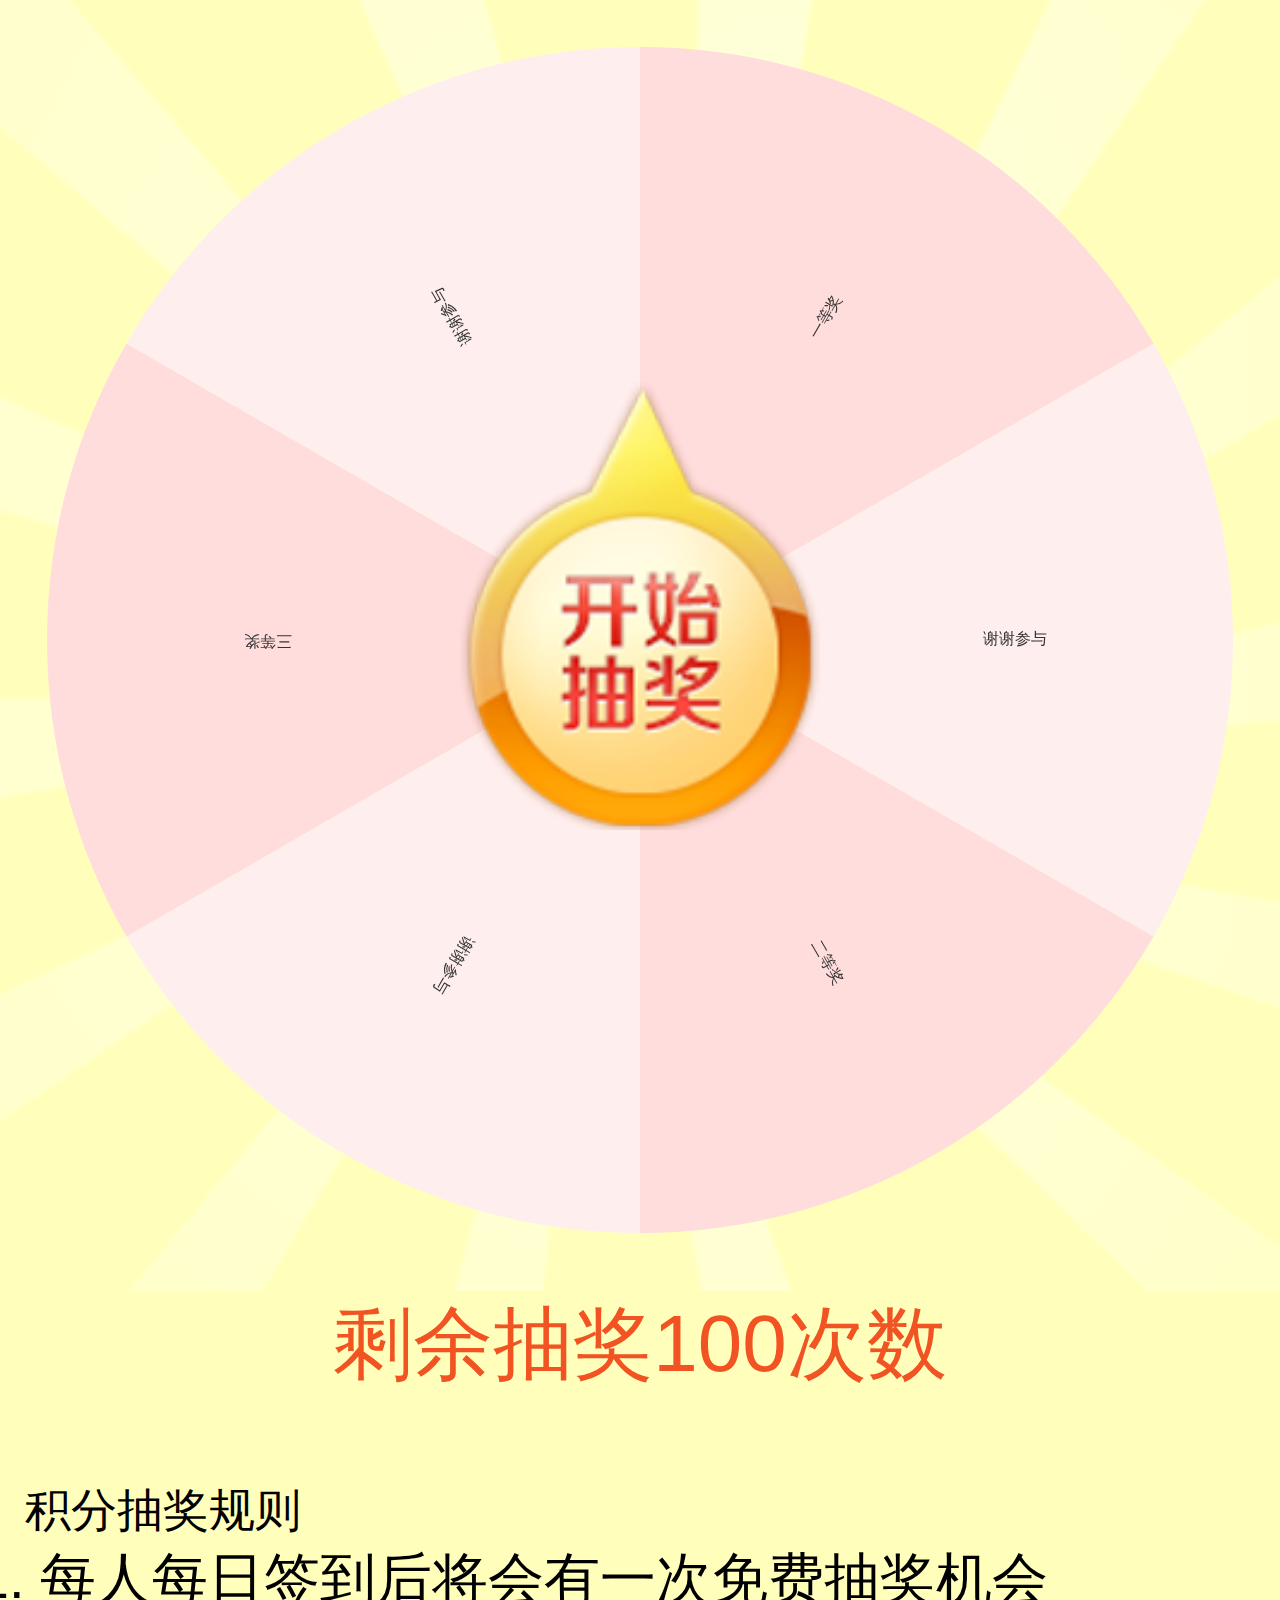
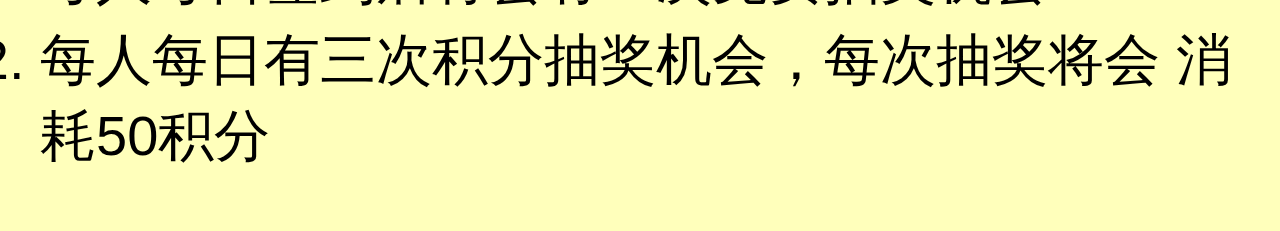
==== gou.html @ 330b9ea9 "画布完成" ====
<!DOCTYPE html>
<html lang="en">

<head>
    <meta charset="UTF-8">
    <meta name="viewport" content="width=device-width, initial-scale=1.0">
    <meta http-equiv="X-UA-Compatible" content="ie=edge">
    <title>抽奖</title>
    <meta http-equiv="Content-Type" content="text/html; charset=utf-8" />
    <title>Insert title here</title>
    <link rel="stylesheet" href="./css/css.css" />
    <link rel="stylesheet" href="./css/index.css" />
</head>
<style>
    body {
        background-color: #ffffbb;
        ;
        /*background-image: url('./images/bg_xg.png');
        background-size: 150%;
        background-position: center center;
        background-repeat: no-repeat;*/
    }
    
    h3 {
        font-size: 1.0rem;
    }
    
    .box {
        position: relative;
        background-image: url('./images/bg_xg.png');
        background-size: 200%;
        background-position: center center;
        background-repeat: no-repeat;
    }
    
    .list {
        margin-top: 1.0rem;
        ;
        padding-right: 10px;
        font-size: 0.7rem;
    }
    
    .list .tit {
        margin-left: -15px;
    }
    
    .list li {
        margin-bottom: 5px;
    }
    
    #btn {
        position: absolute;
        top: 50%;
        left: 0;
        right: 0;
        margin: auto;
        width: 4.5rem;
        height: 5.6rem;
        transform: translateY(-50%);
        -webkit-transform: translateY(-50%);
        margin-top: -0.5rem;
        background-image: url('./images/tragger.png');
        background-size: 100%;
        background-repeat: no-repeat;
        border: 0 none;
        background-color: transparent;
        outline: 0 none;
    }
</style>

<body>


    <div class="box"></div>
    <!--<input type="number" />-->
    <h3 class='font-red text-center'>剩余抽奖<span class='luck'>100</span>次数</h3>
    <ol class="list">
        <h5 class="tit">积分抽奖规则</h5>
        <li>每人每日签到后将会有一次免费抽奖机会</li>
        <li>每人每日有三次积分抽奖机会，每次抽奖将会 消耗50积分
        </li>
    </ol>
    <!--tip-->
    <section class="mark">
        <h1 class='tit'>已连续签到</h1>
        <h1 class="con">15天</h1>
    </section>
    <script src="./js/index.js"></script>
    <script src="./js/gou.js"></script>
    <script>
        var box = document.querySelector(".box");//画布合作
        var luck = document.querySelector(".luck");//抽奖
        var luck_num = Number(luck.innerHTML);//次数 
        var w = window.innerWidth;
        box.innerHTML = "<canvas id = 'canvas' width ='" + w + "px'  height = '" + w + "px'></canvas><button id=\"btn\"></button>";

        var btn = document.querySelector("#btn");
        // set luck luck_num

        function setLuckNum() {
            luck_num--;
            luck.innerHTML = luck_num;
        }
        //btn state
        var tragger = 1;
        var obj = new zhuanpan("#canvas", {
            info: ["一等奖", ' 谢谢参与', "二等奖", ' 谢谢参与', "三等奖", ' 谢谢参与',]
        });

        btn.addEventListener("click", function () {
            if (luck_num && tragger) {
                // set luck luck_num
                setLuckNum();
                //btn state
                tragger = 0;
                var n = Math.random() * 10;//变量
                obj.traggerAnimate(n, function (s) {
                    // s = state 
                    //btn state init
                    tragger = 1;
                    if (s.match(/谢谢参与/)) {
                        if (luck_num) {
                            markShow("每次抽奖扣积分50", "再抽一次")
                        }
                    } else {
                        markShow("恭喜你获得了", s)
                    }
                    //修改次数
                });
            } else if (tragger) {
                markShow("机会只有三次", "明天再来吧")
            }
        })
    </script>
</body>

</html>
---- css/css.css ----
/*
 pc.css
 * */

body,
h1,
h2,
h3,
h4,
h5,
h6,
label,
ul,
li,
dl,
dt,
dd,
p,
span,
strong,
input,
select,
textarea {
	margin: 0;
	padding: 0;
}

* {
	outline: 0 !important;
}

body{
	font-family:'微软雅黑', Arial, Helvetica, sans-serif;
	font-size: 0.8rem;
	}

input[type=radio],
input[type=checkbox],
a {
	cursor: pointer;
}

h1,h2,h3,h4,h5{
	font-weight: normal;
}

a {
	text-decoration: none;
	background: transparent;
	color: inherit;
	font-size: inherit
}

a img {
	border: 0 none;
}

.box img {
	vertical-align: bottom;
	width: 100%;
}

ul {
	list-style: none;
}

a,
button,
input[type=checkbox],
input[type=radio] {
	cursor: pointer;
}

html {
	box-sizing: border-box;
	-moz-box-sizing: border-box;
	-webkit-box-sizing: border-box;
}

audio,
canvas,
progress,
video,
.row {
	display: inline-block;
	vertical-align: baseline;
}

*,
*:after,
*:before {
	box-sizing: inherit;
	-moz-box-sizing: inherit;
	-webkit-box-sizing: inherit;
}

.row {
	clear: both;
	width: 100%;
}

*:after {
	content: '';
	clear: both;
	height: 0;
}


/*font*/

.small {
	font-size: 12px;
}

.normal {
	font-weight: normal;
}

.bold {
	font-weight: 700;
}

.font-white {
	color: #fff;
}

.font-blue {
	color: #39f;
}

.font-red {
	color: #f15322;
}

.font-orange {
	color: #ff9600;
}


/*container*/

.text-left {
	text-align: left;
}

.text-right {
	text-align: right;
}

.text-center {
	text-align: center;
}

.pull-right {
	float: right;
}

.pull-left {
	float: left;
}

.img-box img {
	display: block;
	margin: 0 auto;
}


/*page*/
---- css/index.css ----
body{
    background:#f2f2f2; 
    font-size: 0.6rem;
}
.top{
    width: 100%;
    height: 9.5rem;

    position: relative;
    background-color: #ffea01;
    background-image:url('../images/bg-top.png');
    background-size:100%;
    background-repeat:no-repeat;  
    background-position: left bottom; 
}
.top .img{
    width: 100%;
    margin: auto;
    vertical-align: middle;
}
.ab{
    position: absolute;
}
.top .title{
    margin-top: .3rem;
    font-size: .8rem;
    top:0;
    left: 0;
    width: 100%;
}
.top .left{
   left: 3.3rem/*29%*/;
   bottom:3.8rem;
   font-size:0.6rem; 
}
.top .left .font-big{
    line-height: 1.0;
    font-size: 1.6rem;
}
.top .left .font-sm{
    margin-left:0.2rem; 
   font-size: .8rem;
}
.top .right{
    right: 1.6rem;
    bottom: 2.25rem;
}
.top .right li{
    margin-bottom: .5rem;
}
.top .right .btn,
.top .right button{
    display: inline-block;
    width: 5.2rem;
    height: 1.8rem;
    line-height: 1.8rem;
    font-size:.6rem; 
    text-align:  center;
    border: 0 none;
    border-radius: 5px;
    background: #ee5121;
    color: #fff;
    box-shadow: 0 1px 2px 1px rgba(241, 85, 37, 0.5)
}
.top .right .sign:disabled,
.top .right button:active{
    opacity: .9;
      box-shadow: 0 1px 2px 2px rgba(241, 85, 37, 0)
}
.top .icon-money{
    display: inline-block;
    vertical-align: middle;
    width:1.0rem;height: 1.0rem; 
    background-image:url('../images/icon-money.png');
    background-size:100%;
    background-repeat:no-repeat;   
}
.guize{
    padding-top: 10px;
    padding-bottom: 10px;
    font-size: .6rem;
    background: #fff;
}
.guize .tit{
    padding-left: 10px; 
}
.gift{
    text-align: center;
    font-size:0; 
    padding:10px; 
    background: #f2f2f2;
}
.gift li{
    width:4.35rem; 
    height: 4.55rem;
    text-align: center;
    font-size:0.6rem; 
    display: inline-block;
    background-color:#ffea01; 
    margin-right: .25rem;
    margin-bottom: .25rem;
    border-radius: 10px;
    background-image:url('../images/gift.png');
    background-size:100%;
    background-repeat:no-repeat;
    background-position:top center;    
}
.gift li:not(.active):active{
    opacity: 0.8;
}
.gift li.active{
    background-image:url('../images/gift-active.png'); 
    background-color:#fff; 
}
.gift li.has{
    color: #ee5121;
}
.gift li i{
    display: block;
    width: 100%;
    height:3.25rem;
    margin-bottom: .25rem; 
}
.mark{
    position: fixed;
    width:10.25rem;
    height: 7.25rem; 
    left: 0;
    top:0;
    right: 0;
    bottom:0;
    margin: auto;
    padding-top: 1.5rem;
    background: #f00;
    text-align: center;
    border-radius: 20px 0 20px 0;
    transform: scale(0);
     -webkit-transform: scale(0);
    transition: all .3s ;
    -webkit-transition:all .3s; 
}
.mark.active{
    opacity: 0.9;
      transform: scale(1);
      -webkit-transform: scale(1);

}
.mark h1{
    font-size: 1.1rem;
}
.mark .con{
    font-size: 1.4rem;
    color: #fff;
}
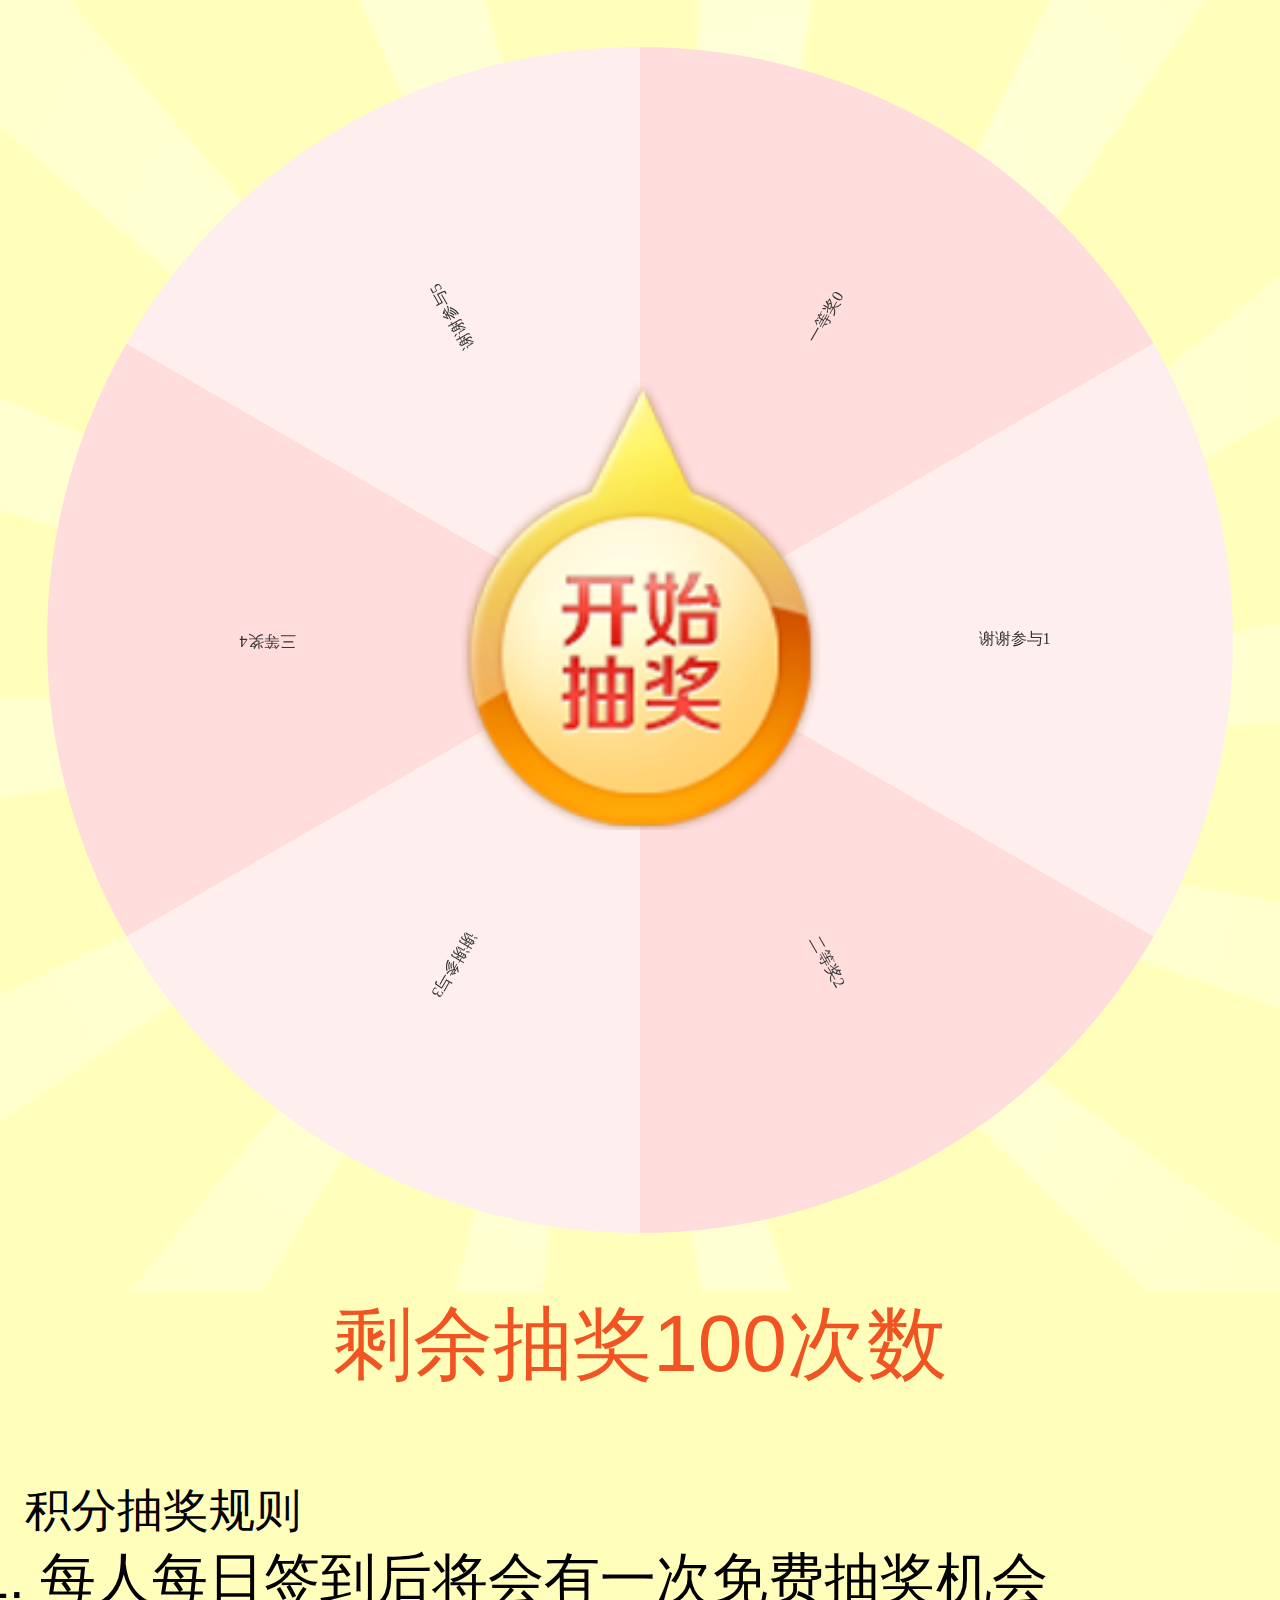
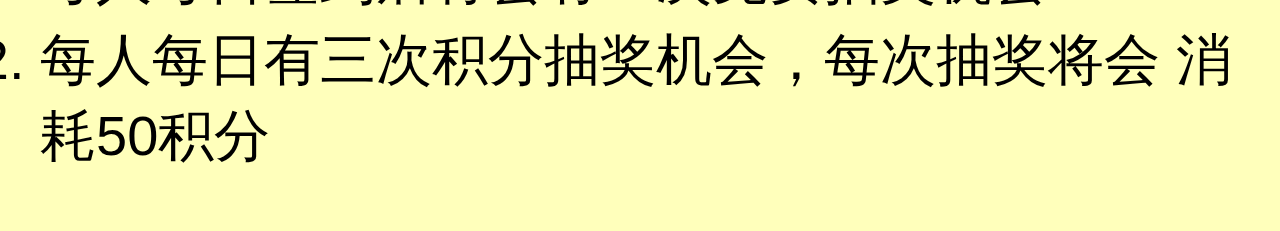
==== commit b4069950: "canvas zp 1.0" ====
--- a/gou.html
+++ b/gou.html
@@ -103,8 +103,9 @@
         }
         //btn state
         var tragger = 1;
+        var info = ["一等奖0", ' 谢谢参与1', "二等奖2", ' 谢谢参与3', "三等奖4", ' 谢谢参与5'];
         var obj = new zhuanpan("#canvas", {
-            info: ["一等奖", ' 谢谢参与', "二等奖", ' 谢谢参与', "三等奖", ' 谢谢参与',]
+            info: info
         });
 
         btn.addEventListener("click", function () {
@@ -113,7 +114,8 @@
                 setLuckNum();
                 //btn state
                 tragger = 0;
-                var n = Math.random() * 10;//变量
+                //旋转目标
+                var n = 2;
                 obj.traggerAnimate(n, function (s) {
                     // s = state 
                     //btn state init
--- a/css/index.css
+++ b/css/index.css
@@ -29,8 +29,9 @@
     width: 100%;
 }
 .top .left{
-   left: 3.3rem/*29%*/;
-   bottom:3.8rem;
+   left: 3.0rem/*29%*/;
+   bottom:3.5rem;
+   width: 3.1rem;
    font-size:0.6rem; 
 }
 .top .left .font-big{
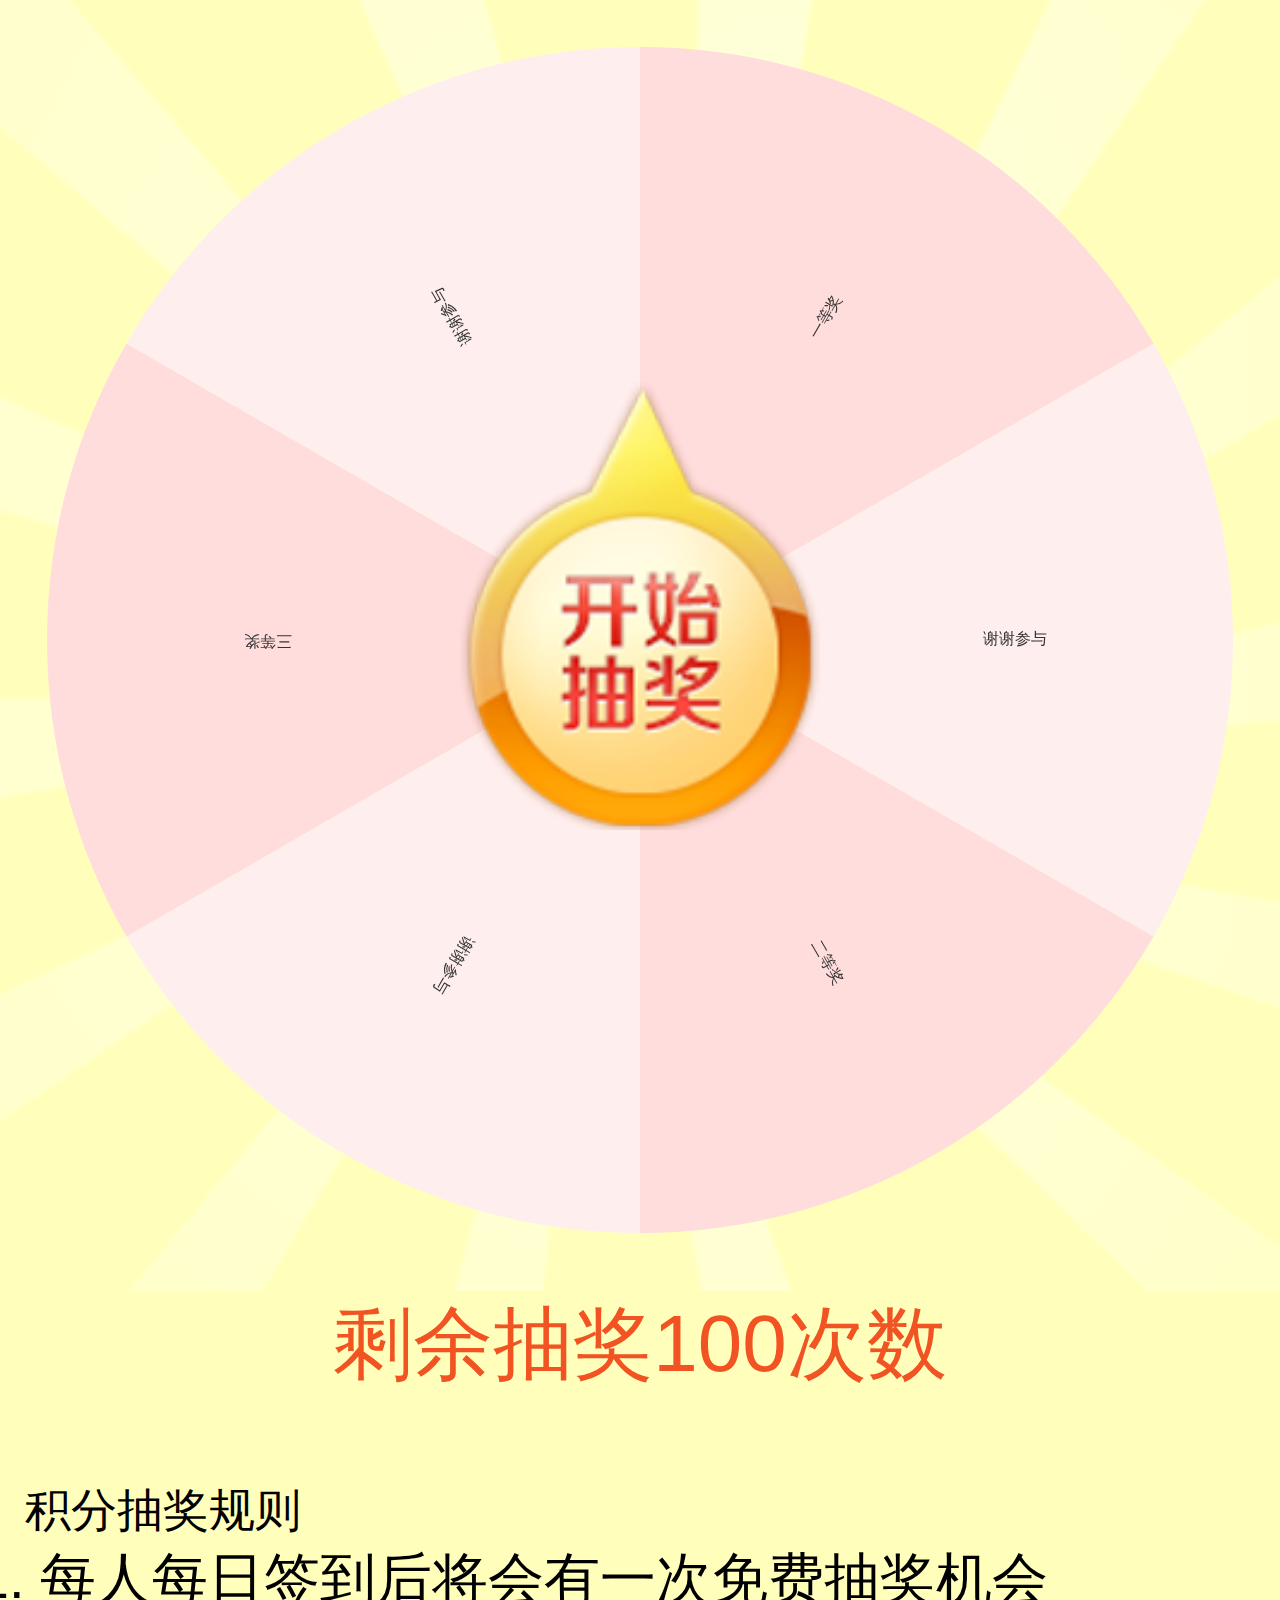
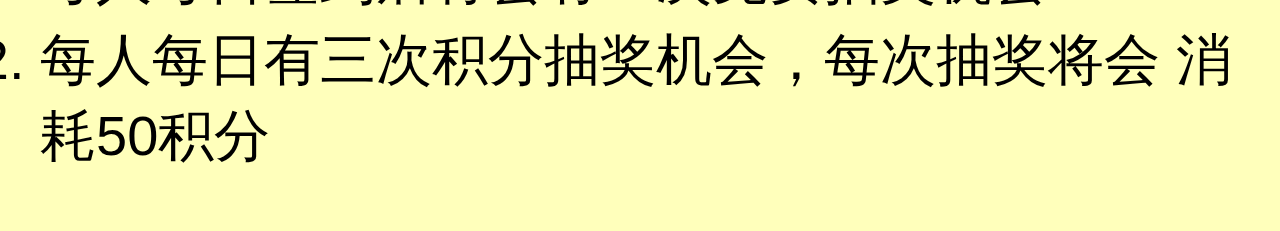
==== commit 302040be: "画布上文字在重绘时出现抖动" ====
--- a/gou.html
+++ b/gou.html
@@ -103,19 +103,27 @@
         }
         //btn state
         var tragger = 1;
-        var info = ["一等奖0", ' 谢谢参与1', "二等奖2", ' 谢谢参与3', "三等奖4", ' 谢谢参与5'];
+        var info = ["一等奖", ' 谢谢参与', "二等奖", ' 谢谢参与', "三等奖", ' 谢谢参与'];
         var obj = new zhuanpan("#canvas", {
             info: info
         });
-
+        //arr[100%] max num 
+        function random(num) {
+            var r;
+            r = (Math.random() * num).toFixed(0);
+            r = r >= num ? r - (r - num + 1) : r;
+            return Number(r);
+        }
         btn.addEventListener("click", function () {
+            // random(info.length)
             if (luck_num && tragger) {
                 // set luck luck_num
                 setLuckNum();
                 //btn state
                 tragger = 0;
-                //旋转目标
-                var n = 2;
+                //旋转目标                
+                var n = random(info.length);
+                console.log('n', n)
                 obj.traggerAnimate(n, function (s) {
                     // s = state 
                     //btn state init
--- a/css/index.css
+++ b/css/index.css
@@ -131,7 +131,7 @@
     right: 0;
     bottom:0;
     margin: auto;
-    padding-top: 1.5rem;
+    padding-top: 1.8rem;
     background: #f00;
     text-align: center;
     border-radius: 20px 0 20px 0;
